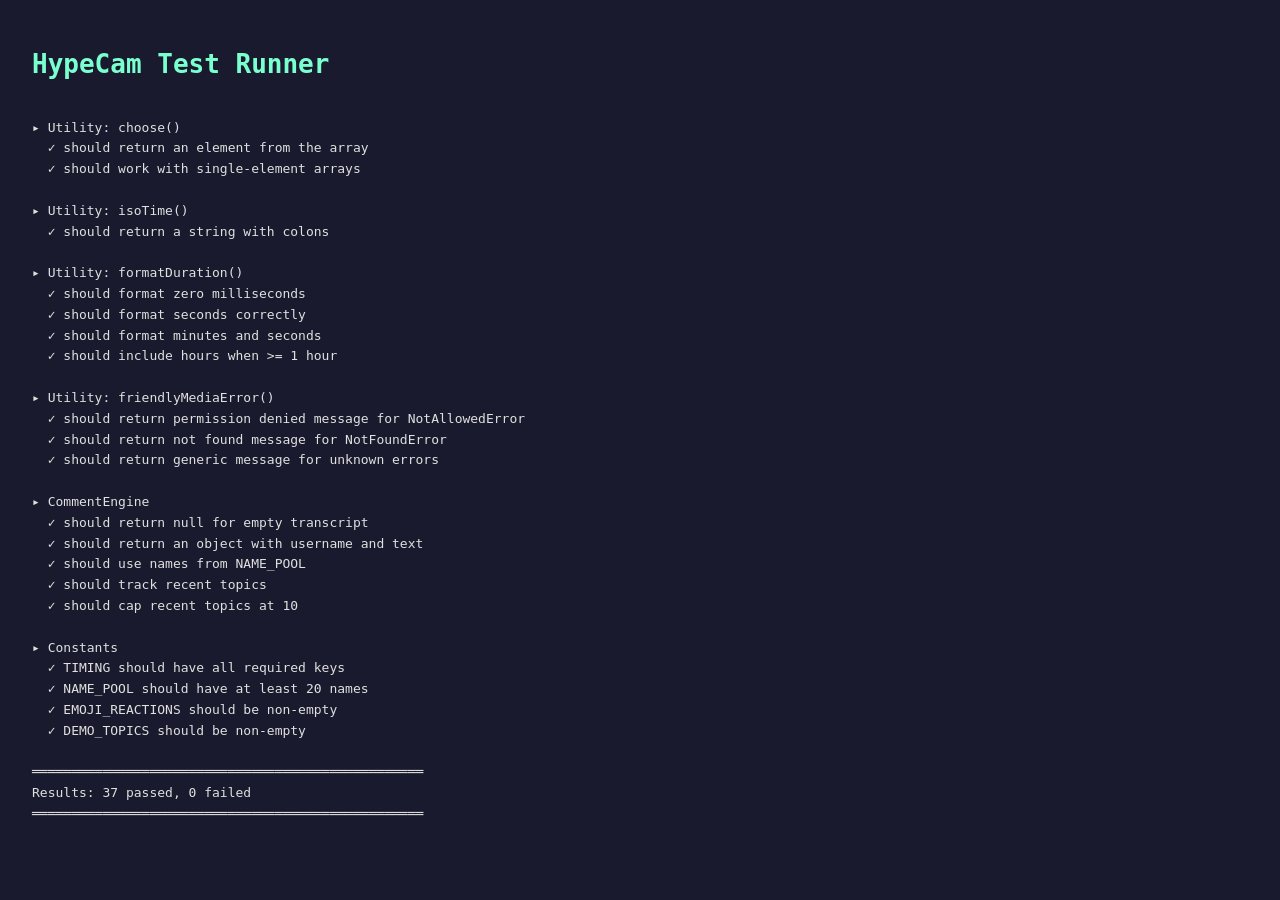
==== test-runner.html @ d338d983 "Improve HypeCam: refactor to class architecture, add features, tests, and docs - Refactor app.js int" ====
<!doctype html>
<html lang="en">
<head>
  <meta charset="UTF-8" />
  <title>HypeCam Tests</title>
  <style>
    body { font-family: monospace; background: #1a1a2e; color: #e0e0e0; padding: 24px; }
    h1 { color: #7affcf; }
    pre { white-space: pre-wrap; line-height: 1.6; }
  </style>
</head>
<body>
  <h1>HypeCam Test Runner</h1>
  <pre id="output">Running tests...</pre>

  <!-- Minimal DOM stubs so app.js can initialize -->
  <div hidden>
    <button id="startBtn"></button>
    <button id="stopBtn" disabled></button>
    <a id="downloadBtn" disabled></a>
    <video id="preview"></video>
    <div id="liveBadge"></div>
    <span id="statusLabel"></span>
    <span id="latencyLabel"></span>
    <span id="commentCount"></span>
    <div id="commentStream"></div>
    <template id="commentTemplate">
      <article class="comment">
        <div class="avatar"></div>
        <div><div class="meta"><span class="username"></span><span class="timestamp"></span></div><p class="body"></p></div>
      </article>
    </template>
    <div id="speechHint"></div>
    <span id="streamTimer"></span>
    <span id="viewerCount"></span>
    <div id="typingIndicator" hidden></div>
    <div id="emojiBar"></div>
  </div>

  <script>
    // Capture console output for display
    const outputEl = document.getElementById('output');
    const lines = [];
    const origLog = console.log;
    const origError = console.error;
    console.log = (...args) => { origLog(...args); lines.push(args.join(' ')); outputEl.textContent = lines.join('\n'); };
    console.error = (...args) => { origError(...args); lines.push(args.join(' ')); outputEl.textContent = lines.join('\n'); };
  </script>
  <script src="app.js"></script>
  <script src="app.test.js"></script>
</body>
</html>
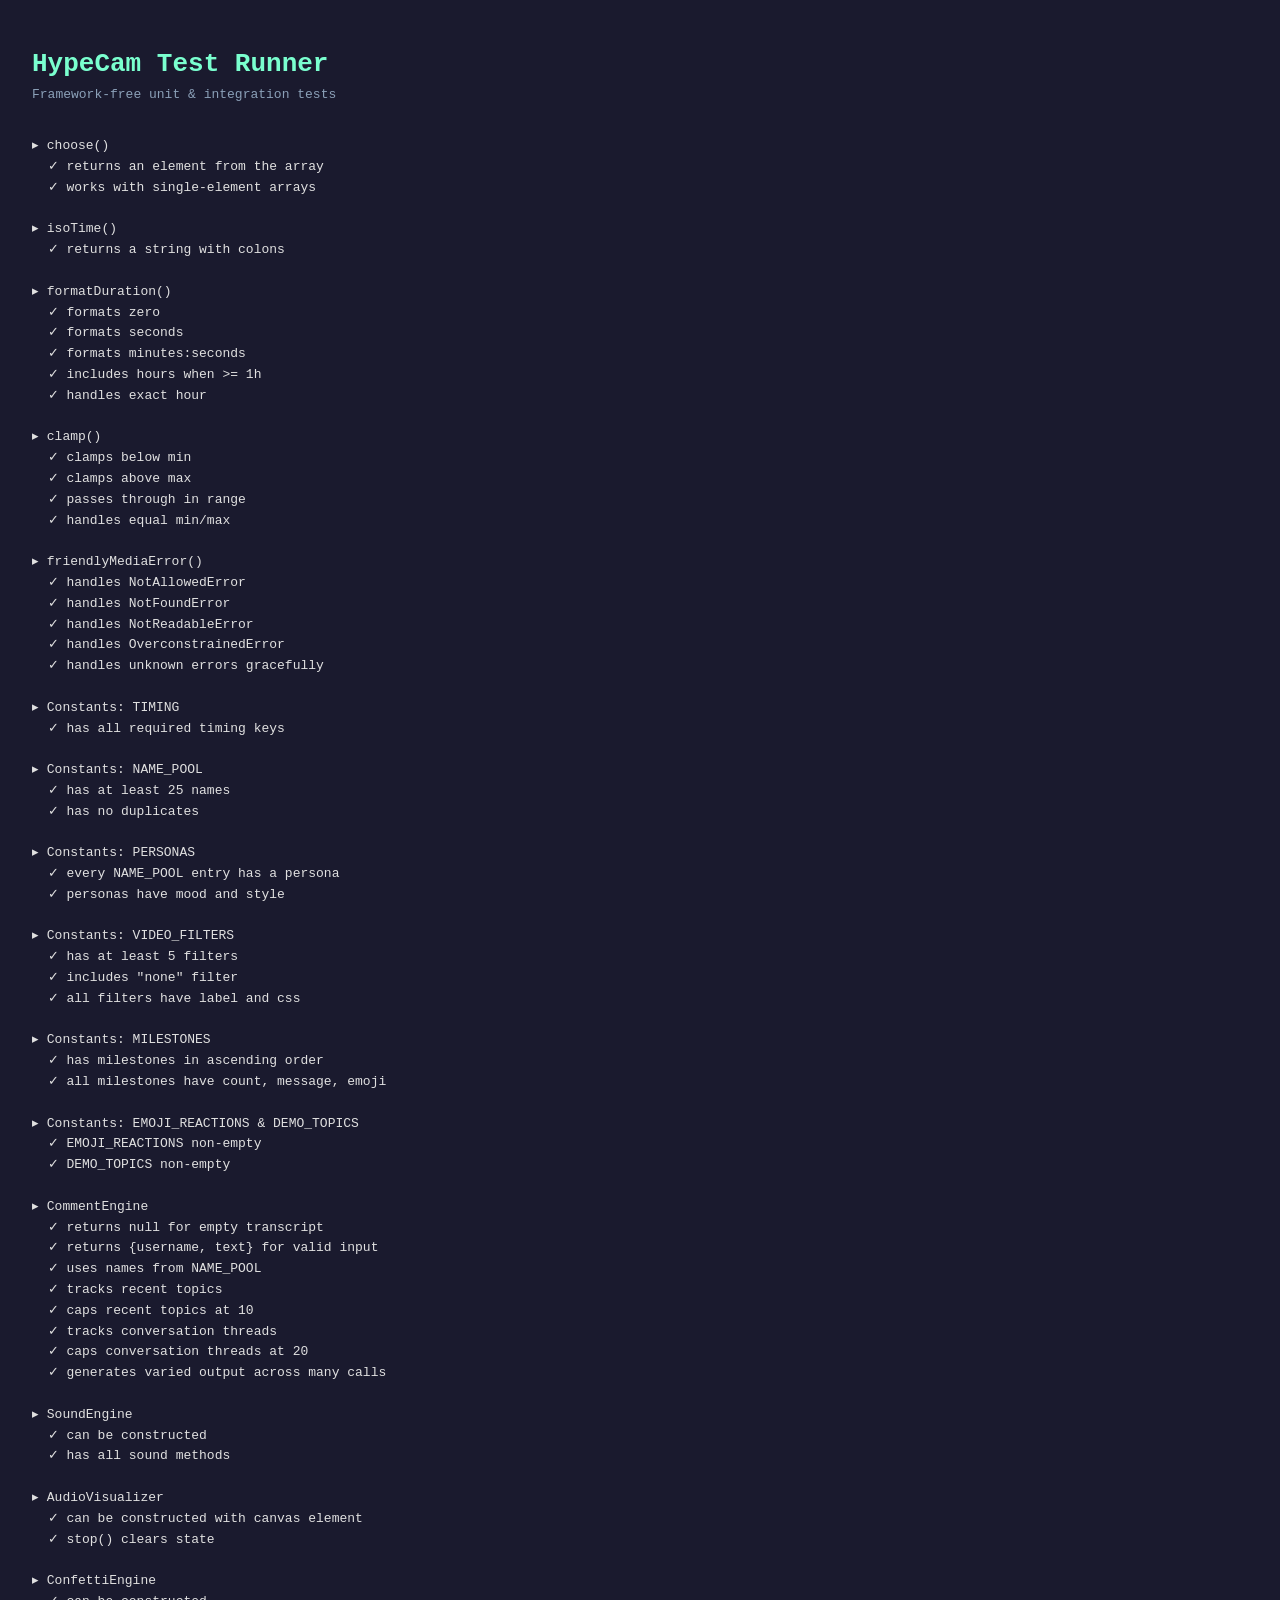
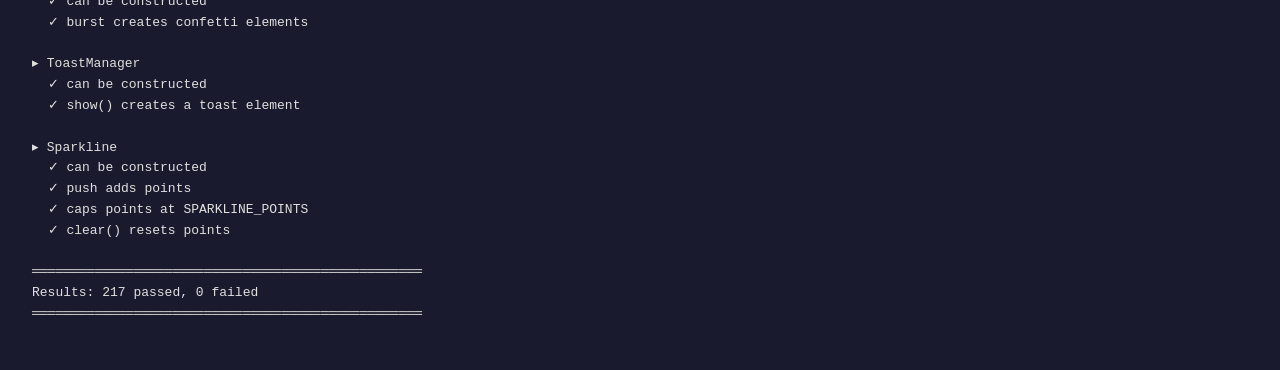
==== commit 9d2fc62e: "Elevate HypeCam to state-of-the-art with 15+ new features New systems: - SoundEngine: Web Audio API " ====
--- a/test-runner.html
+++ b/test-runner.html
@@ -5,12 +5,14 @@
   <title>HypeCam Tests</title>
   <style>
     body { font-family: monospace; background: #1a1a2e; color: #e0e0e0; padding: 24px; }
-    h1 { color: #7affcf; }
-    pre { white-space: pre-wrap; line-height: 1.6; }
+    h1 { color: #7affcf; margin-bottom: 8px; }
+    p.sub { color: #8ba0b8; margin-top: 0; }
+    pre { white-space: pre-wrap; line-height: 1.6; font-size: 13px; }
   </style>
 </head>
 <body>
   <h1>HypeCam Test Runner</h1>
+  <p class="sub">Framework-free unit &amp; integration tests</p>
   <pre id="output">Running tests...</pre>
 
   <!-- Minimal DOM stubs so app.js can initialize -->
@@ -35,10 +37,32 @@
     <span id="viewerCount"></span>
     <div id="typingIndicator" hidden></div>
     <div id="emojiBar"></div>
+    <canvas id="visualizerCanvas"></canvas>
+    <div id="hypeMeter"></div>
+    <div id="hypeFill"></div>
+    <span id="hypeLabel"></span>
+    <div id="filterBar"></div>
+    <button id="highlightBtn" disabled></button>
+    <div id="highlightsList"></div>
+    <input id="chatInput" />
+    <button id="chatSendBtn"></button>
+    <div id="moodIndicator"></div>
+    <span id="moodLabel"></span>
+    <span id="moodIcon"></span>
+    <button id="pipBtn" disabled></button>
+    <button id="fullscreenBtn" disabled></button>
+    <button id="screenshotBtn" disabled></button>
+    <button id="soundToggle"></button>
+    <div id="toastContainer"></div>
+    <div id="confettiLayer"></div>
+    <div id="recapModal" hidden></div>
+    <div id="recapContent"></div>
+    <button id="recapClose"></button>
+    <canvas id="sparklineCanvas"></canvas>
+    <div id="videoOverlay"></div>
   </div>
 
   <script>
-    // Capture console output for display
     const outputEl = document.getElementById('output');
     const lines = [];
     const origLog = console.log;
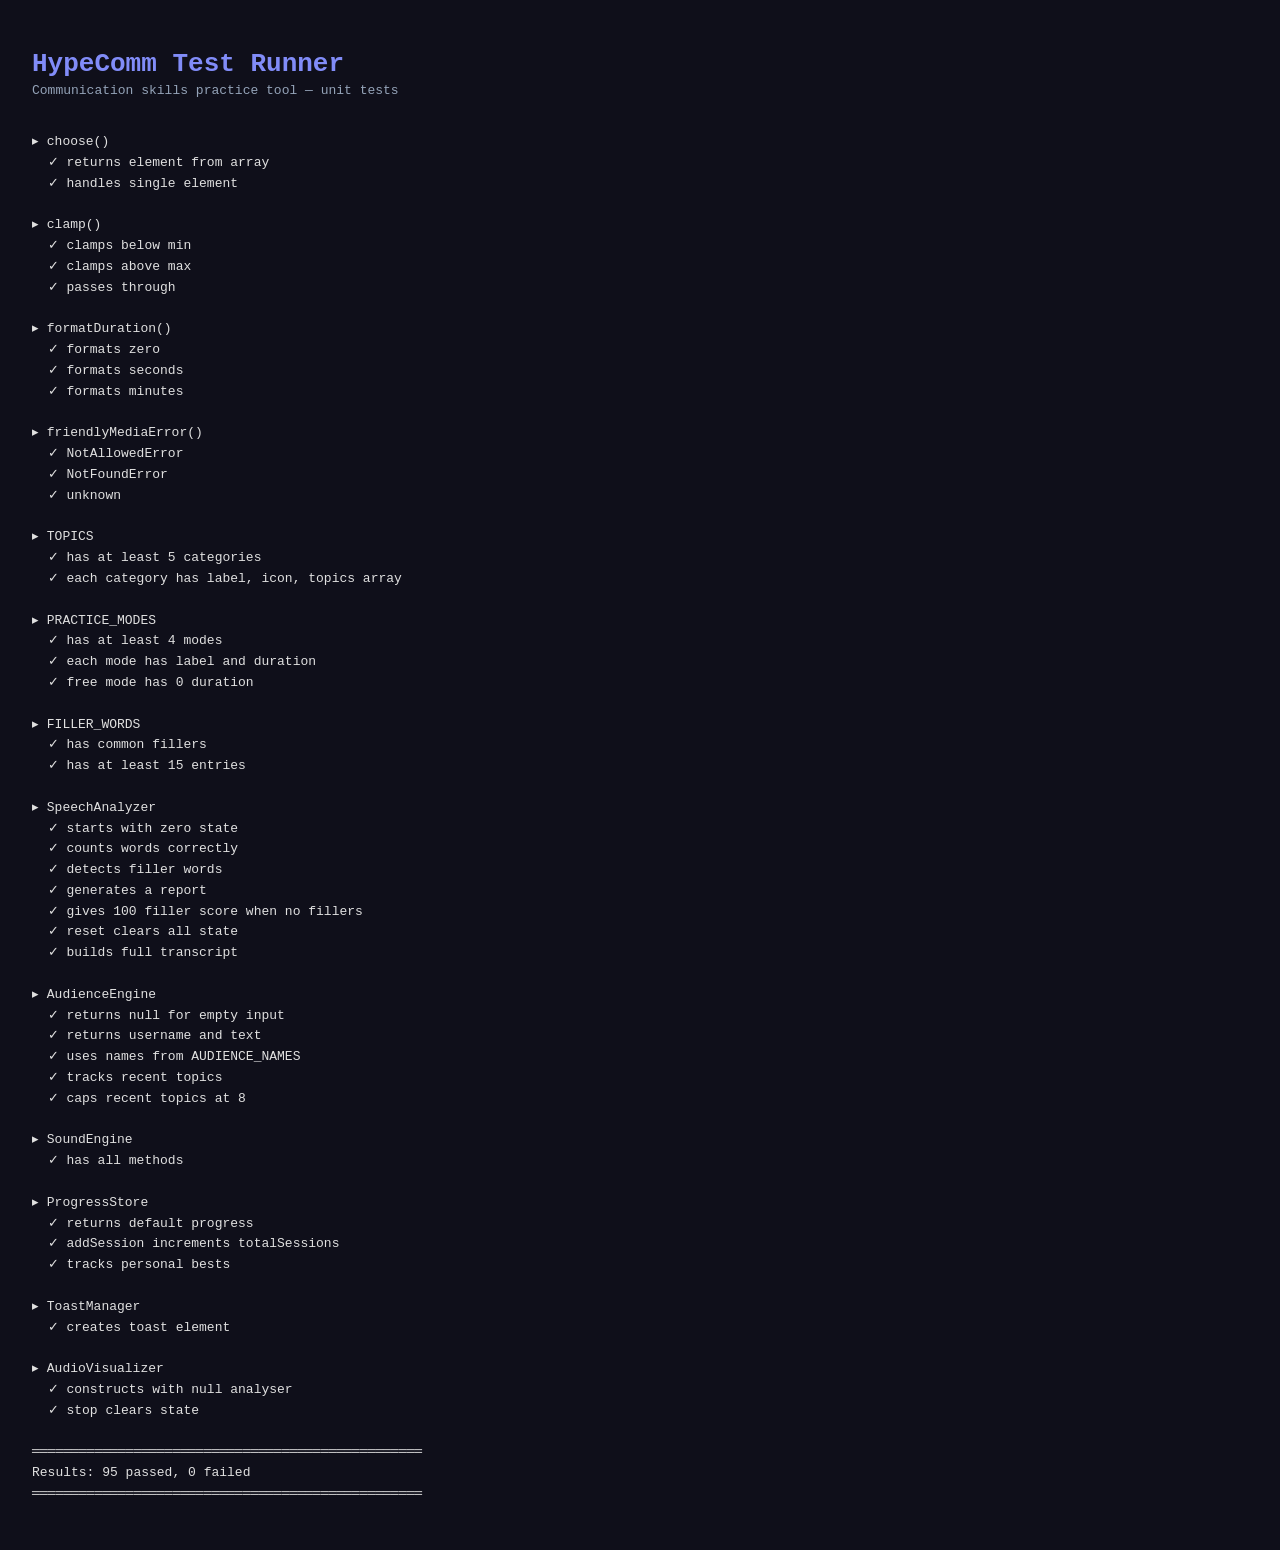
==== commit 94591955: "Pivot to communication skills practice tool Complete rewrite to focus on the actual business use cas" ====
--- a/test-runner.html
+++ b/test-runner.html
@@ -2,29 +2,33 @@
 <html lang="en">
 <head>
   <meta charset="UTF-8" />
-  <title>HypeCam Tests</title>
+  <title>HypeComm Tests</title>
   <style>
-    body { font-family: monospace; background: #1a1a2e; color: #e0e0e0; padding: 24px; }
-    h1 { color: #7affcf; margin-bottom: 8px; }
-    p.sub { color: #8ba0b8; margin-top: 0; }
+    body { font-family: monospace; background: #0f0f1a; color: #e0e0e0; padding: 24px; }
+    h1 { color: #818cf8; margin-bottom: 4px; }
+    p.sub { color: #94a3b8; margin-top: 0; }
     pre { white-space: pre-wrap; line-height: 1.6; font-size: 13px; }
   </style>
 </head>
 <body>
-  <h1>HypeCam Test Runner</h1>
-  <p class="sub">Framework-free unit &amp; integration tests</p>
+  <h1>HypeComm Test Runner</h1>
+  <p class="sub">Communication skills practice tool — unit tests</p>
   <pre id="output">Running tests...</pre>
 
-  <!-- Minimal DOM stubs so app.js can initialize -->
+  <!-- DOM stubs for app.js initialization -->
   <div hidden>
-    <button id="startBtn"></button>
+    <div id="topicGrid"></div>
+    <div id="modeGrid"></div>
+    <div id="topicDisplay" hidden></div>
+    <p id="topicText"></p>
+    <p id="topicCategory"></p>
+    <button id="startBtn" disabled></button>
     <button id="stopBtn" disabled></button>
-    <a id="downloadBtn" disabled></a>
+    <button id="newTopicBtn"></button>
+    <div id="timerDisplay"></div>
+    <div id="timerBar"><div id="timerBarFill"></div></div>
     <video id="preview"></video>
-    <div id="liveBadge"></div>
-    <span id="statusLabel"></span>
-    <span id="latencyLabel"></span>
-    <span id="commentCount"></span>
+    <canvas id="visualizerCanvas"></canvas>
     <div id="commentStream"></div>
     <template id="commentTemplate">
       <article class="comment">
@@ -32,34 +36,24 @@
         <div><div class="meta"><span class="username"></span><span class="timestamp"></span></div><p class="body"></p></div>
       </article>
     </template>
-    <div id="speechHint"></div>
-    <span id="streamTimer"></span>
-    <span id="viewerCount"></span>
-    <div id="typingIndicator" hidden></div>
-    <div id="emojiBar"></div>
-    <canvas id="visualizerCanvas"></canvas>
-    <div id="hypeMeter"></div>
-    <div id="hypeFill"></div>
-    <span id="hypeLabel"></span>
-    <div id="filterBar"></div>
-    <button id="highlightBtn" disabled></button>
-    <div id="highlightsList"></div>
-    <input id="chatInput" />
-    <button id="chatSendBtn"></button>
-    <div id="moodIndicator"></div>
-    <span id="moodLabel"></span>
-    <span id="moodIcon"></span>
-    <button id="pipBtn" disabled></button>
-    <button id="fullscreenBtn" disabled></button>
-    <button id="screenshotBtn" disabled></button>
+    <span id="commentCount"></span>
+    <div id="engagementFill"></div>
+    <span id="engagementLabel"></span>
+    <span id="speechStatus"></span>
+    <span id="statusLabel"></span>
+    <div id="toastContainer"></div>
     <button id="soundToggle"></button>
-    <div id="toastContainer"></div>
-    <div id="confettiLayer"></div>
-    <div id="recapModal" hidden></div>
-    <div id="recapContent"></div>
-    <button id="recapClose"></button>
-    <canvas id="sparklineCanvas"></canvas>
-    <div id="videoOverlay"></div>
+    <div id="feedbackModal" hidden></div>
+    <div id="feedbackContent"></div>
+    <button id="feedbackClose"></button>
+    <button id="feedbackPracticeAgain"></button>
+    <div id="progressPanel"></div>
+    <span id="totalSessions"></span>
+    <span id="currentStreak"></span>
+    <span id="bestScore"></span>
+    <div id="recentScores"></div>
+    <div id="setupPhase"></div>
+    <div id="practicePhase" hidden></div>
   </div>
 
   <script>
